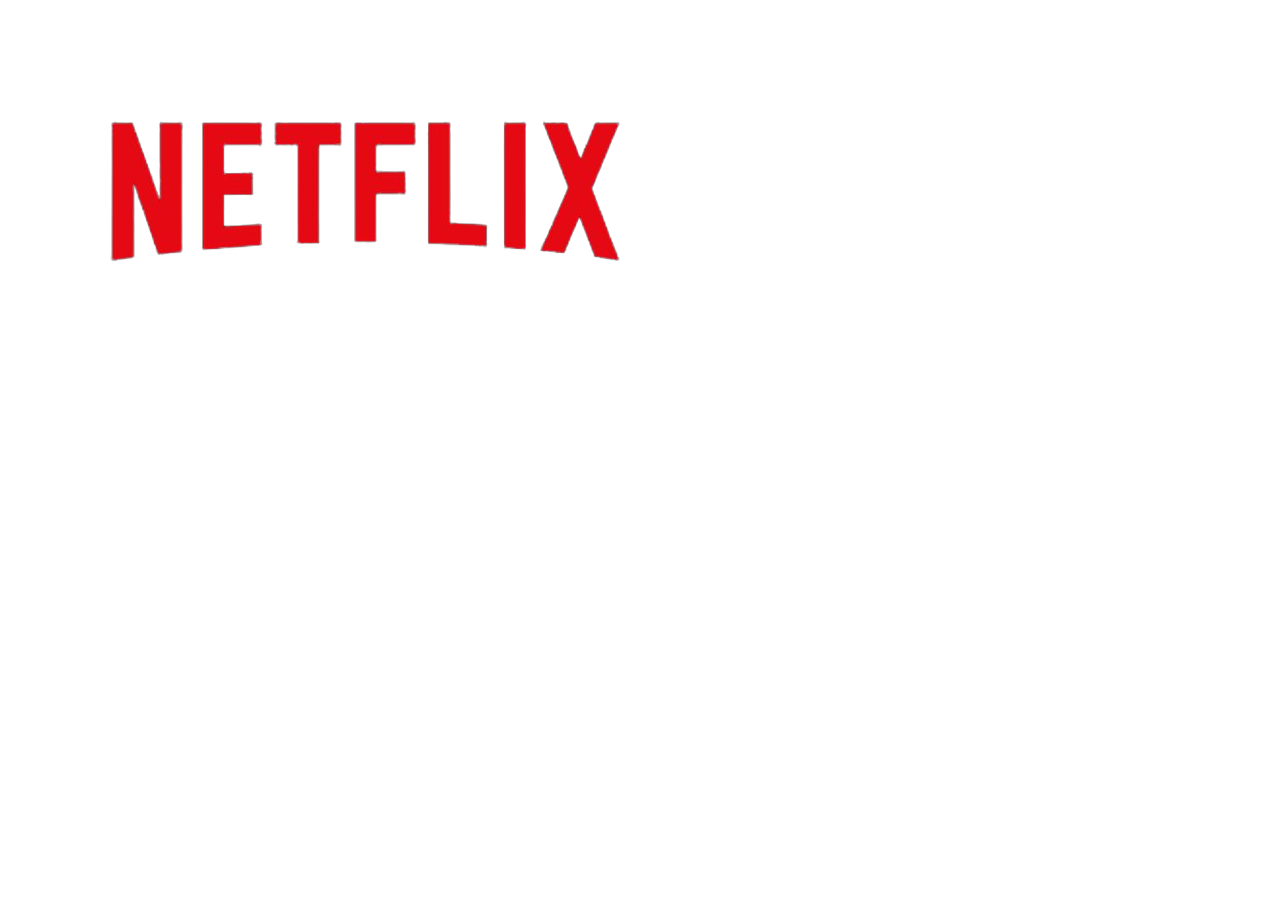
==== Netflix/index.html @ 63016fba "tml" ====
<!DOCTYPE html>
<html lang="en">
<head>
    <meta charset="UTF-8">
    <meta name="viewport" content="width=device-width, initial-scale=1.0">
    <link rel="shortcut icon" href="./images/logo.png" type="image/x-icon">
    <title>Netflix India - Watch TV Shows Online, Watch Movies Online</title>
</head>
<body>

        <div>
            <nav>
                <img src="./images/netflix.png" alt="Netflix Logo">
            </nav>
        </div>
</body>
</html>
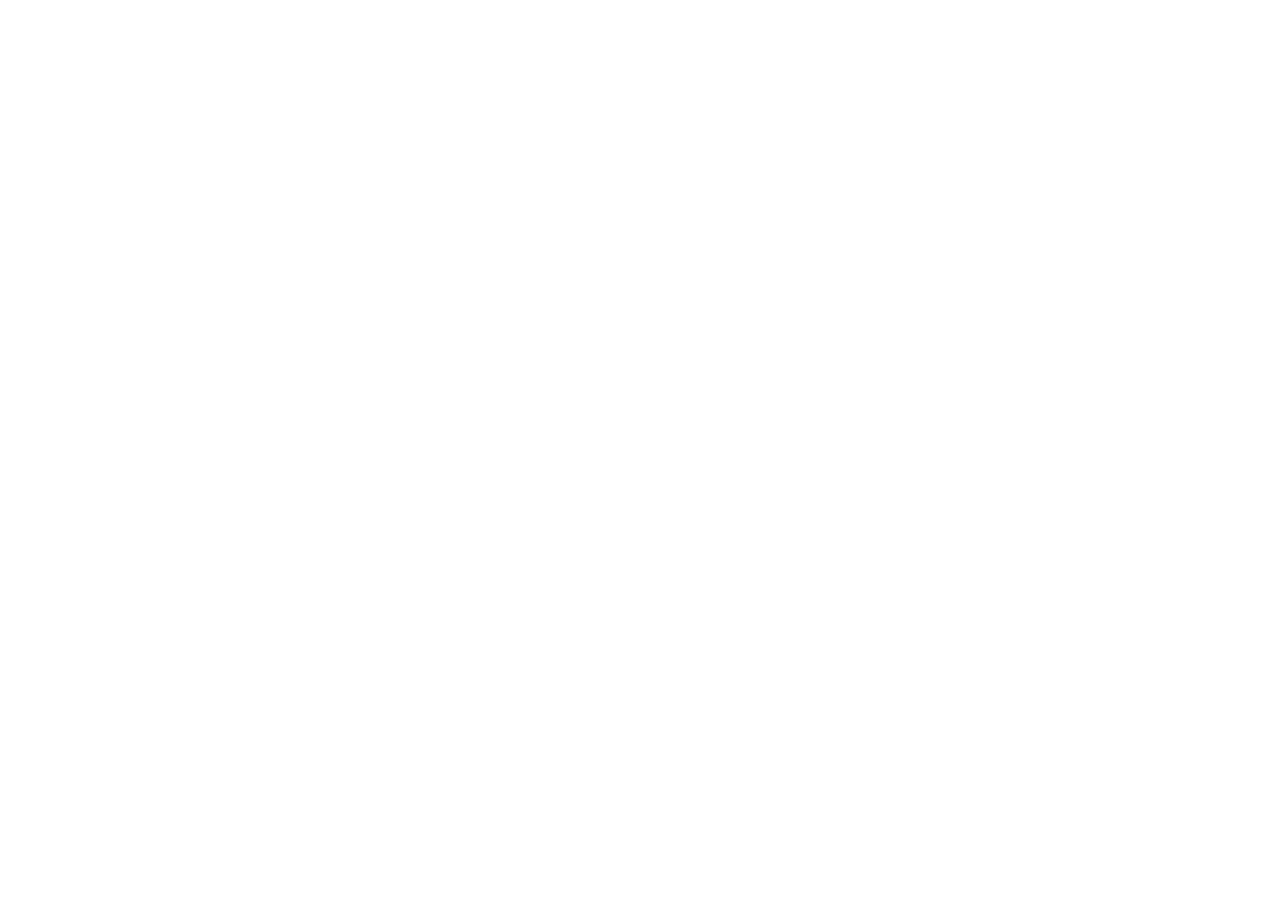
==== commit 00550b78: "html" ====
--- a/Netflix/index.html
+++ b/Netflix/index.html
@@ -5,12 +5,12 @@
     <meta name="viewport" content="width=device-width, initial-scale=1.0">
     <link rel="shortcut icon" href="./images/logo.png" type="image/x-icon">
     <title>Netflix India - Watch TV Shows Online, Watch Movies Online</title>
+    <link rel="stylesheet" href="/css/style.css">
 </head>
 <body>
-
         <div>
             <nav>
-                <img src="./images/netflix.png" alt="Netflix Logo">
+                
             </nav>
         </div>
 </body>
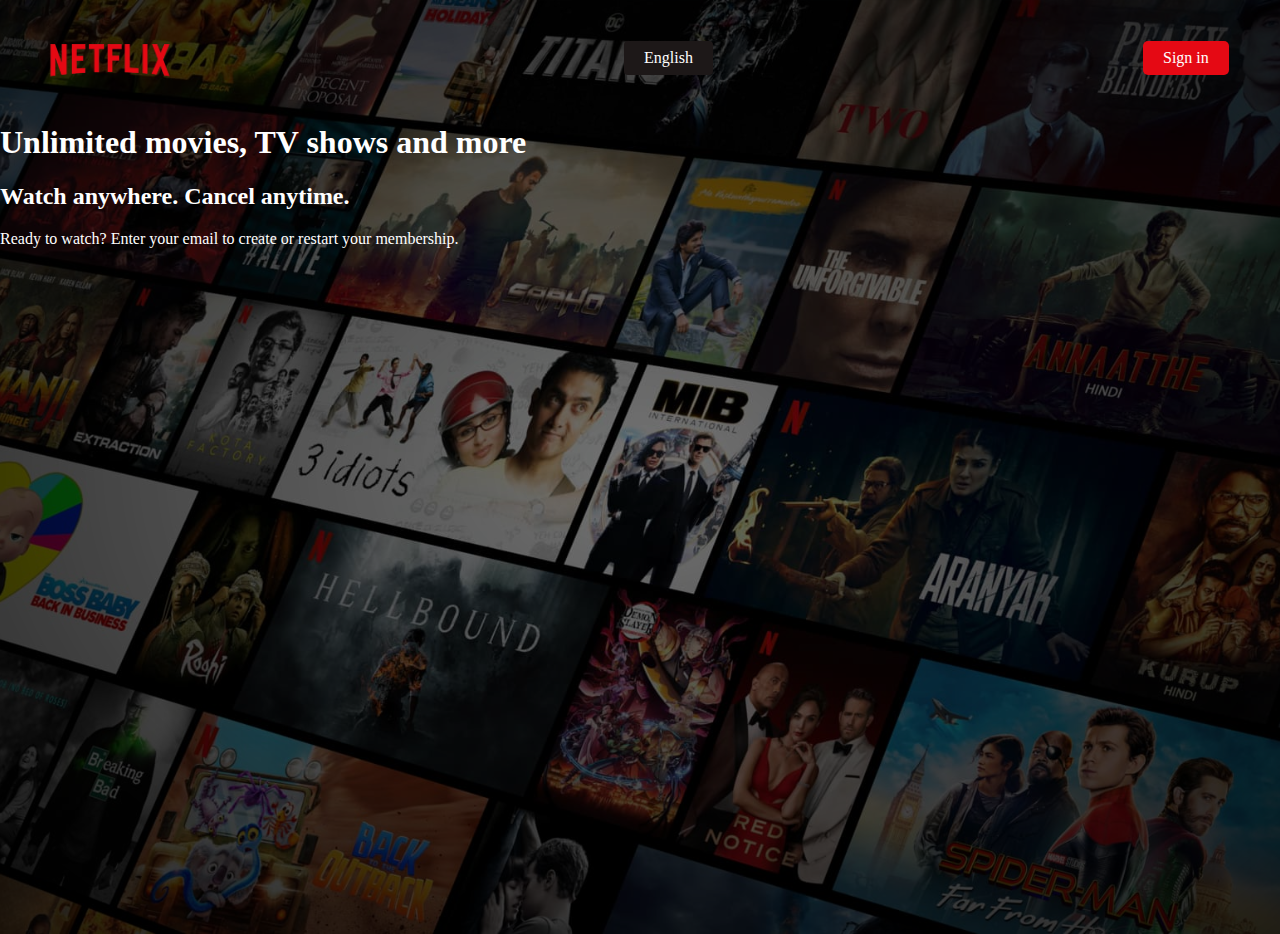
==== commit c6ca3e7c: "image" ====
--- a/Netflix/index.html
+++ b/Netflix/index.html
@@ -5,13 +5,24 @@
     <meta name="viewport" content="width=device-width, initial-scale=1.0">
     <link rel="shortcut icon" href="./images/logo.png" type="image/x-icon">
     <title>Netflix India - Watch TV Shows Online, Watch Movies Online</title>
-    <link rel="stylesheet" href="/css/style.css">
+    <link rel="stylesheet" href="css/style.css">
 </head>
 <body>
-        <div>
-            <nav>
-                
+    <div class="root">       
+            <nav class="navbar">
+                <img class="img-netflix" src="./images/netflix.png" alt="Netflix Logo">
+                <div class="btn-language">English</div>
+                <div class="btn-sign-in">Sign in</div>
             </nav>
+        <div class="main-container">
+            <div class="main-titles-container">
+                <h1 class="main-title">Unlimited movies, TV shows and more </h1>
+                <h2 class="main-subtitle">Watch anywhere. Cancel anytime.</h2>
+                <p class="main-call-to-action">
+                    Ready to watch? Enter your email to create or restart your membership.
+                </p>
+            </div>
         </div>
+    </div>
 </body>
 </html>
--- a/Netflix/css/style.css
+++ b/Netflix/css/style.css
@@ -0,0 +1,53 @@
+body{
+    padding: 0%;
+    margin: 0%;
+    overflow-y: hidden;
+    color: white;
+}
+
+.root{
+    background-image: radial-gradient(rgba(0,0,0,0.4), rgba(0,0,0,0.8)), url(/Netflix/images/landing\ page.jpg);
+    background-size: cover;
+    background-position: center;
+}
+
+.navbar{
+    padding-left: 2vw;
+    padding-right: 4vw;
+    padding-top: 1%;
+    height: 10vh;
+    display: flex;
+    flex-direction: row;
+    justify-content: space-between;
+    align-items: center;
+}
+
+.img-netflix{
+    width: 14%;
+    color: #e50914;
+}
+
+.btn-language{
+    background-color: #1d1818;
+    padding-top: 8px;
+    padding-bottom: 8px;
+    padding-right: 20px;
+    padding-left: 20px;
+    border-radius: 4px;
+}
+
+.btn-sign-in{
+    background-color: #e50914;
+    color: white;
+    padding-top: 8px;
+    padding-bottom: 8px;
+    padding-right: 20px;
+    padding-left: 20px;
+    border-radius: 5px;
+   width: fit-content;
+    cursor: pointer;
+}
+
+.main-container{
+    height: 90vh;
+}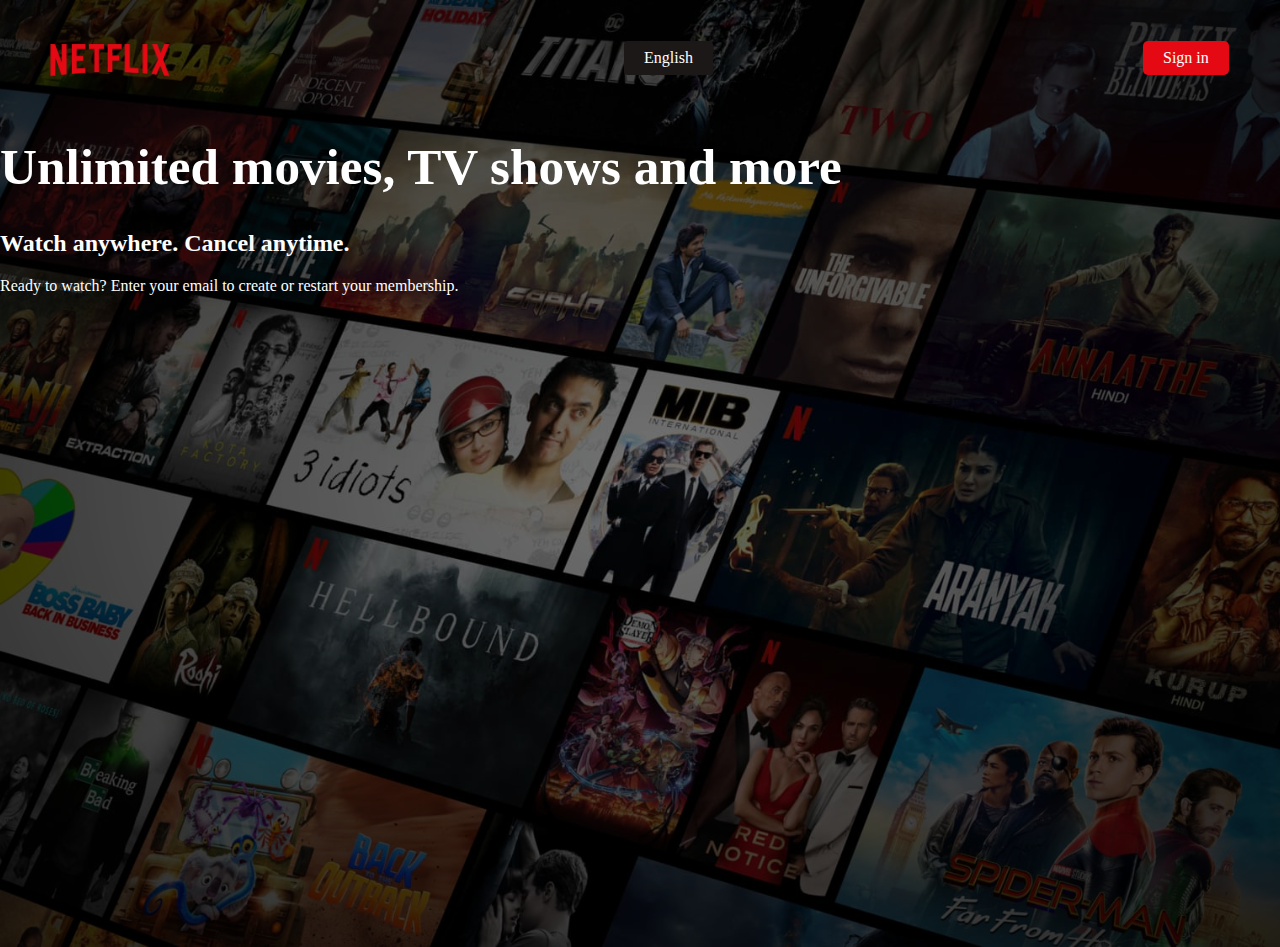
==== commit b1db7695: "html" ====
--- a/Netflix/index.html
+++ b/Netflix/index.html
@@ -15,7 +15,7 @@
                 <div class="btn-sign-in">Sign in</div>
             </nav>
         <div class="main-container">
-            <div class="main-titles-container">
+            <div class="main-title-container">
                 <h1 class="main-title">Unlimited movies, TV shows and more </h1>
                 <h2 class="main-subtitle">Watch anywhere. Cancel anytime.</h2>
                 <p class="main-call-to-action">
--- a/Netflix/css/style.css
+++ b/Netflix/css/style.css
@@ -50,4 +50,13 @@
 
 .main-container{
     height: 90vh;
+}
+.main-title-contanier{
+    color: white;
+    width: 50%;
+    text-align: center;
+
+}
+.main-title{
+    font-size: 3.2em;
 }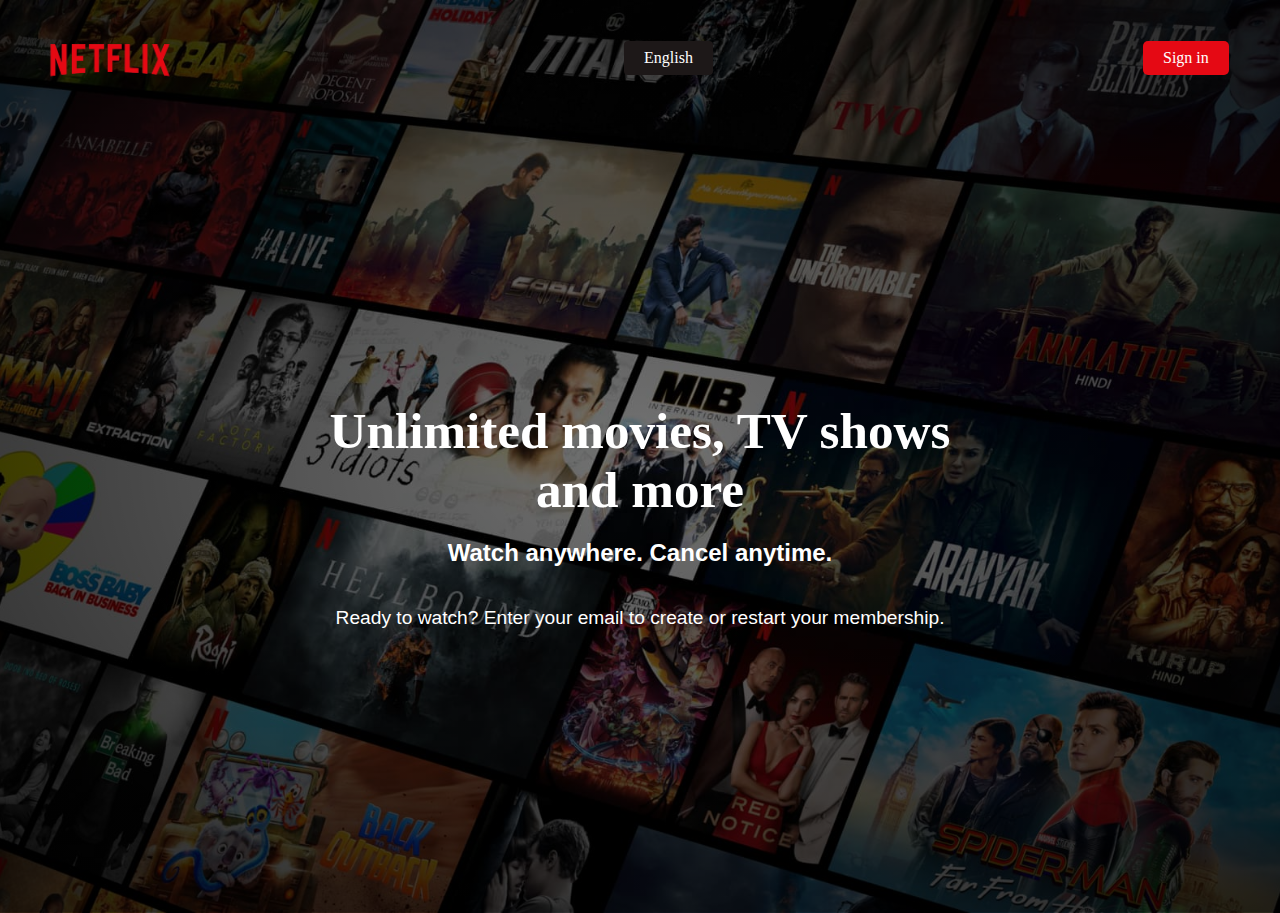
==== commit 878f9d18: "html" ====
--- a/Netflix/index.html
+++ b/Netflix/index.html
@@ -16,7 +16,7 @@
             </nav>
         <div class="main-container">
             <div class="main-title-container">
-                <h1 class="main-title">Unlimited movies, TV shows and more </h1>
+                <h1 class="main-title">Unlimited movies, TV shows <br>and more </h1>
                 <h2 class="main-subtitle">Watch anywhere. Cancel anytime.</h2>
                 <p class="main-call-to-action">
                     Ready to watch? Enter your email to create or restart your membership.
--- a/Netflix/css/style.css
+++ b/Netflix/css/style.css
@@ -1,3 +1,7 @@
+@font-face {
+    font-family: netflix-sans-regular;
+    src: url("../font/netflix-sans-regular");
+}
 body{
     padding: 0%;
     margin: 0%;
@@ -50,6 +54,11 @@
 
 .main-container{
     height: 90vh;
+    width: 100%;
+    text-align: center;
+    display: flex;
+    flex-direction: column;
+    justify-content: center;
 }
 .main-title-contanier{
     color: white;
@@ -58,5 +67,16 @@
 
 }
 .main-title{
+    font-family: netflix-sans-regular ;
     font-size: 3.2em;
+    margin-bottom: 14px;
+}
+.main-subtitle{
+    font-family: Arial, Helvetica, sans-serif;
+    font-size: 1.5em;
+    margin-bottom: 40px;
+}
+.main-call-to-action{
+    font-family: Arial, Helvetica, sans-serif;
+    font-size: 1.2em;
 }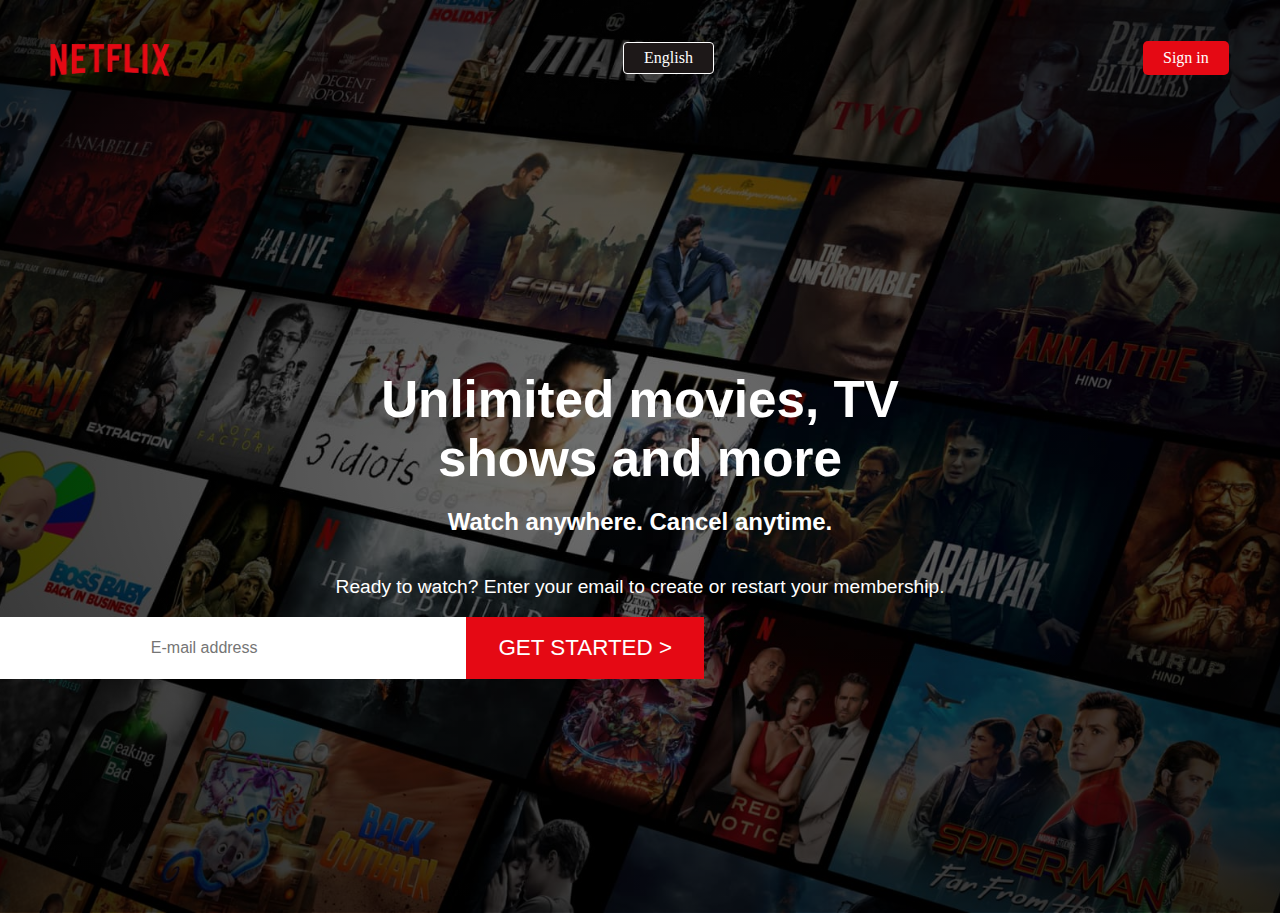
==== commit 29ab7173: "index" ====
--- a/Netflix/index.html
+++ b/Netflix/index.html
@@ -16,12 +16,16 @@
             </nav>
         <div class="main-container">
             <div class="main-title-container">
-                <h1 class="main-title">Unlimited movies, TV shows <br>and more </h1>
+                <h1 class="main-title">Unlimited movies, TV<br> shows and more </h1>
                 <h2 class="main-subtitle">Watch anywhere. Cancel anytime.</h2>
                 <p class="main-call-to-action">
                     Ready to watch? Enter your email to create or restart your membership.
                 </p>
             </div>
+            <div class="main-email-container">
+                <input class="main-email-input" type="text" placeholder="E-mail address" />
+                <div class="main-get-started">Get started ></div>   
+            </div>
         </div>
     </div>
 </body>
--- a/Netflix/css/style.css
+++ b/Netflix/css/style.css
@@ -1,7 +1,3 @@
-@font-face {
-    font-family: netflix-sans-regular;
-    src: url("../font/netflix-sans-regular");
-}
 body{
     padding: 0%;
     margin: 0%;
@@ -33,11 +29,12 @@
 
 .btn-language{
     background-color: #1d1818;
-    padding-top: 8px;
-    padding-bottom: 8px;
+    padding-top: 6px;
+    padding-bottom: 6px;
     padding-right: 20px;
     padding-left: 20px;
     border-radius: 4px;
+    border: 1px solid white;
 }
 
 .btn-sign-in{
@@ -48,7 +45,7 @@
     padding-right: 20px;
     padding-left: 20px;
     border-radius: 5px;
-   width: fit-content;
+    width: fit-content;
     cursor: pointer;
 }
 
@@ -60,23 +57,60 @@
     flex-direction: column;
     justify-content: center;
 }
+
 .main-title-contanier{
     color: white;
     width: 50%;
     text-align: center;
+}
 
-}
 .main-title{
-    font-family: netflix-sans-regular ;
+    font-family: Arial, Helvetica, sans-serif;
     font-size: 3.2em;
     margin-bottom: 14px;
 }
+
 .main-subtitle{
     font-family: Arial, Helvetica, sans-serif;
     font-size: 1.5em;
     margin-bottom: 40px;
 }
+
 .main-call-to-action{
     font-family: Arial, Helvetica, sans-serif;
     font-size: 1.2em;
+}
+
+.main-email-container{
+    width: 55%;
+    height: fit-content;
+    background-color: white;
+    display: flex;
+    flex-direction: row;
+    justify-content: space-between;
+    align-items: center;
+}
+
+.main-email-input{
+    margin-left: 20%;
+    outline: none;
+    border: none;
+    padding: 20px 10px;
+    font-size: 1em;
+}
+
+.main-get-started{
+    cursor: pointer;
+    padding: 18px 32px;
+    font-family: Arial, Helvetica, sans-serif;
+    height: fit-content;
+    background-color: #e50914;
+    color: white;
+    font-size: 1.4em;
+    text-transform: uppercase;
+    text-align: center;
+}
+
+.main-get-started:hover{
+    background-color: #ff0b18;
 }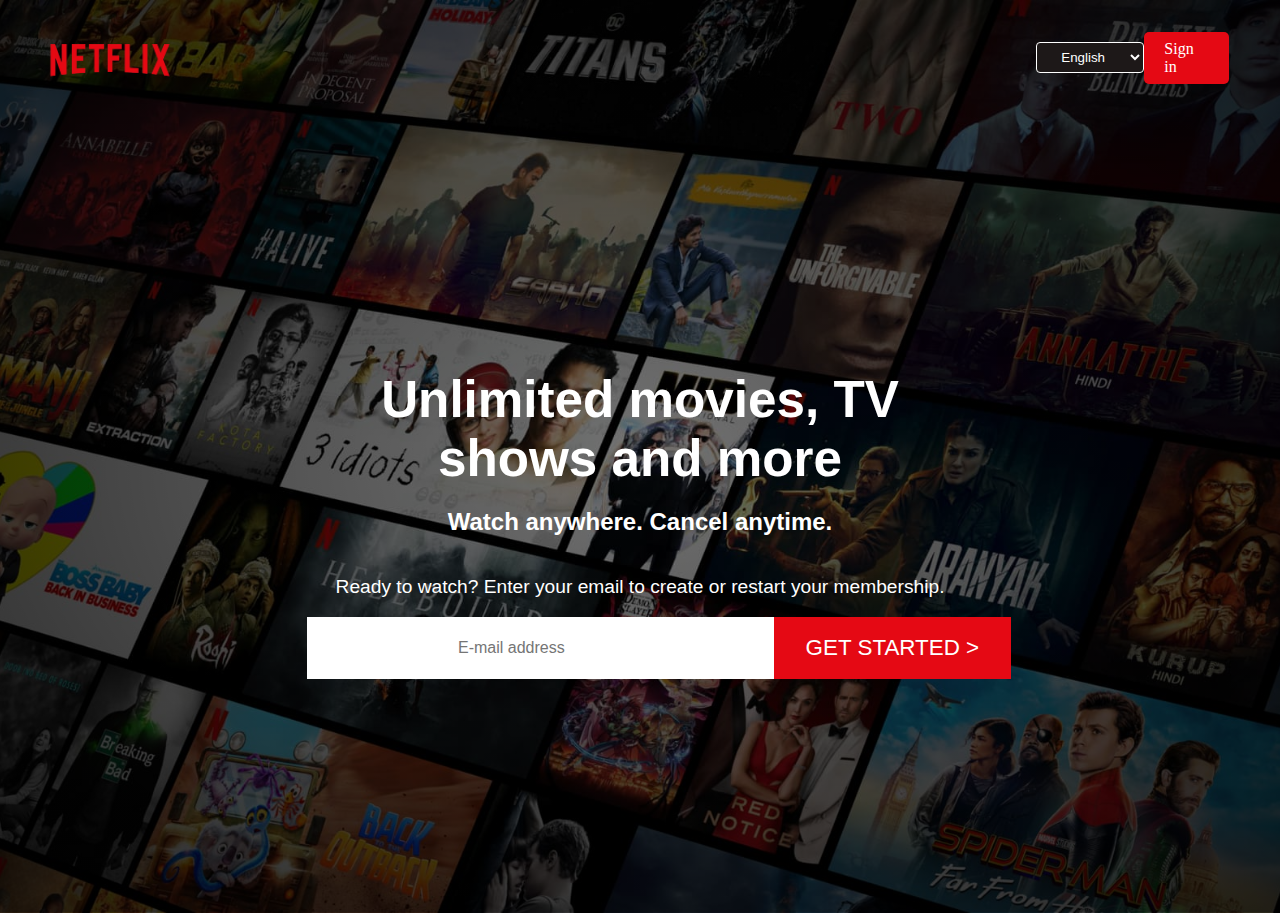
==== commit 945908c1: "html" ====
--- a/Netflix/index.html
+++ b/Netflix/index.html
@@ -11,7 +11,10 @@
     <div class="root">       
             <nav class="navbar">
                 <img class="img-netflix" src="./images/netflix.png" alt="Netflix Logo">
-                <div class="btn-language">English</div>
+                <select name="language" class="btn-language">
+                    <option value="English">English</option>
+                    <option value="Hindi">Hindi</option>
+                </select>
                 <div class="btn-sign-in">Sign in</div>
             </nav>
         <div class="main-container">
@@ -23,7 +26,7 @@
                 </p>
             </div>
             <div class="main-email-container">
-                <input class="main-email-input" type="text" placeholder="E-mail address" />
+                <input class="main-email-input" type="email" placeholder="E-mail address" />
                 <div class="main-get-started">Get started ></div>   
             </div>
         </div>
--- a/Netflix/css/style.css
+++ b/Netflix/css/style.css
@@ -31,10 +31,13 @@
     background-color: #1d1818;
     padding-top: 6px;
     padding-bottom: 6px;
-    padding-right: 20px;
+    padding-right: 22px;
     padding-left: 20px;
     border-radius: 4px;
     border: 1px solid white;
+    color: white;
+    cursor: pointer;
+    margin-left: 70%;
 }
 
 .btn-sign-in{
@@ -89,6 +92,7 @@
     flex-direction: row;
     justify-content: space-between;
     align-items: center;
+    margin-left: 24%;
 }
 
 .main-email-input{
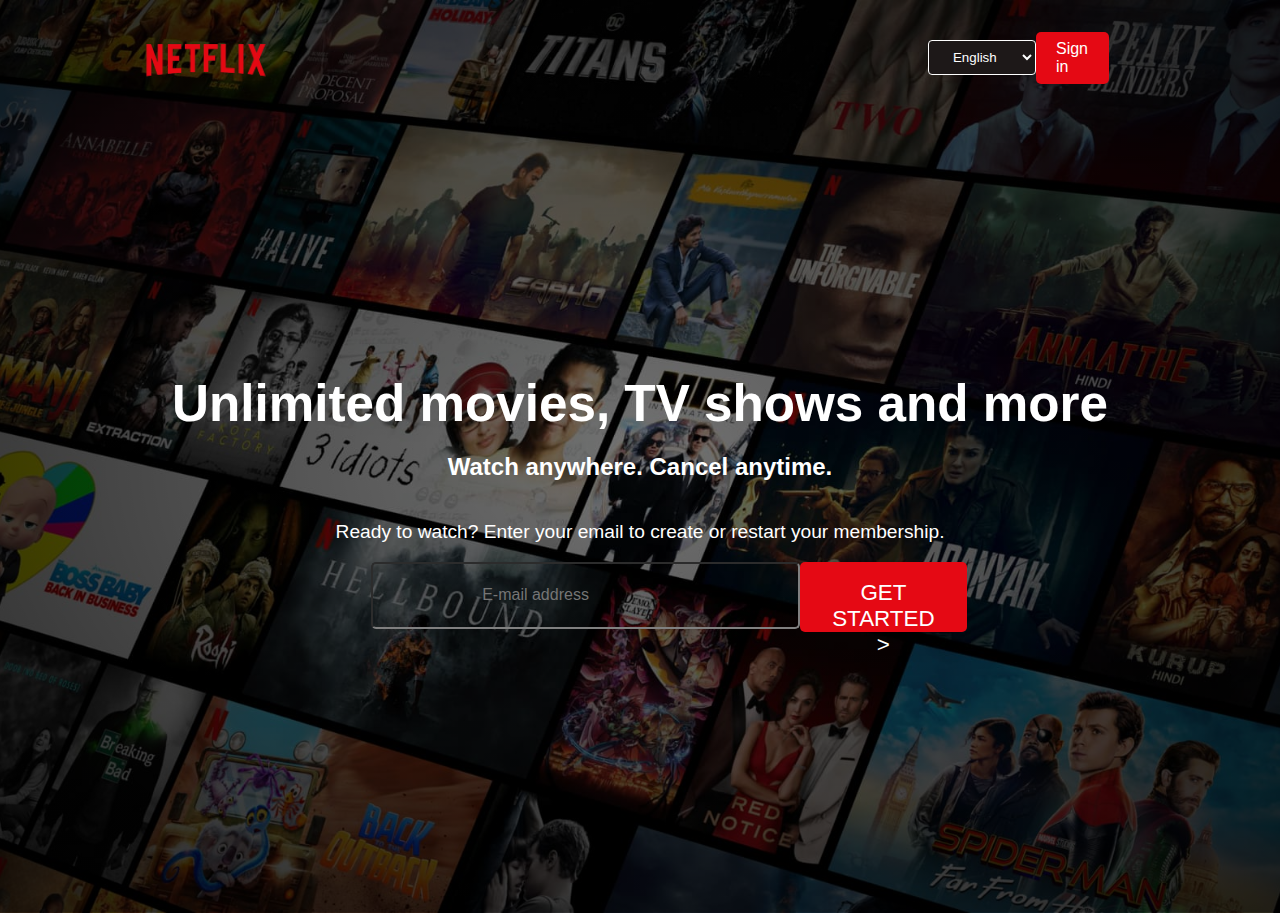
==== commit c57201e9: "portfolio" ====
--- a/Netflix/index.html
+++ b/Netflix/index.html
@@ -19,7 +19,7 @@
             </nav>
         <div class="main-container">
             <div class="main-title-container">
-                <h1 class="main-title">Unlimited movies, TV<br> shows and more </h1>
+                <h1 class="main-title">Unlimited movies, TV shows and more </h1>
                 <h2 class="main-subtitle">Watch anywhere. Cancel anytime.</h2>
                 <p class="main-call-to-action">
                     Ready to watch? Enter your email to create or restart your membership.
--- a/Netflix/css/style.css
+++ b/Netflix/css/style.css
@@ -25,19 +25,21 @@
 .img-netflix{
     width: 14%;
     color: #e50914;
+    margin-left: 8%;
 }
 
 .btn-language{
     background-color: #1d1818;
-    padding-top: 6px;
-    padding-bottom: 6px;
+    padding-top: 8px;
+    padding-bottom: 8px;
     padding-right: 22px;
     padding-left: 20px;
     border-radius: 4px;
     border: 1px solid white;
     color: white;
+    width: fit-content;
     cursor: pointer;
-    margin-left: 70%;
+    margin-left: 53%;
 }
 
 .btn-sign-in{
@@ -50,6 +52,8 @@
     border-radius: 5px;
     width: fit-content;
     cursor: pointer;
+    margin-right: 10%;
+    font-family: Arial, Helvetica, sans-serif;
 }
 
 .main-container{
@@ -87,27 +91,33 @@
 .main-email-container{
     width: 55%;
     height: fit-content;
-    background-color: white;
     display: flex;
     flex-direction: row;
     justify-content: space-between;
-    align-items: center;
-    margin-left: 24%;
+    margin-left: 18%;
+    color: white;
 }
 
 .main-email-input{
     margin-left: 20%;
-    outline: none;
-    border: none;
-    padding: 20px 10px;
+    height: 20%;
+    background-color: transparent;
+    border-radius: 5px;
+    border-color: grey;
+    padding: 20px 109px;
     font-size: 1em;
+    display: flex;
+    text-align: left;
+    font-family: Arial, Helvetica, sans-serif;
+    color: #000;
 }
 
 .main-get-started{
     cursor: pointer;
+    border-radius: 5px;
     padding: 18px 32px;
     font-family: Arial, Helvetica, sans-serif;
-    height: fit-content;
+    height: 30%;
     background-color: #e50914;
     color: white;
     font-size: 1.4em;
